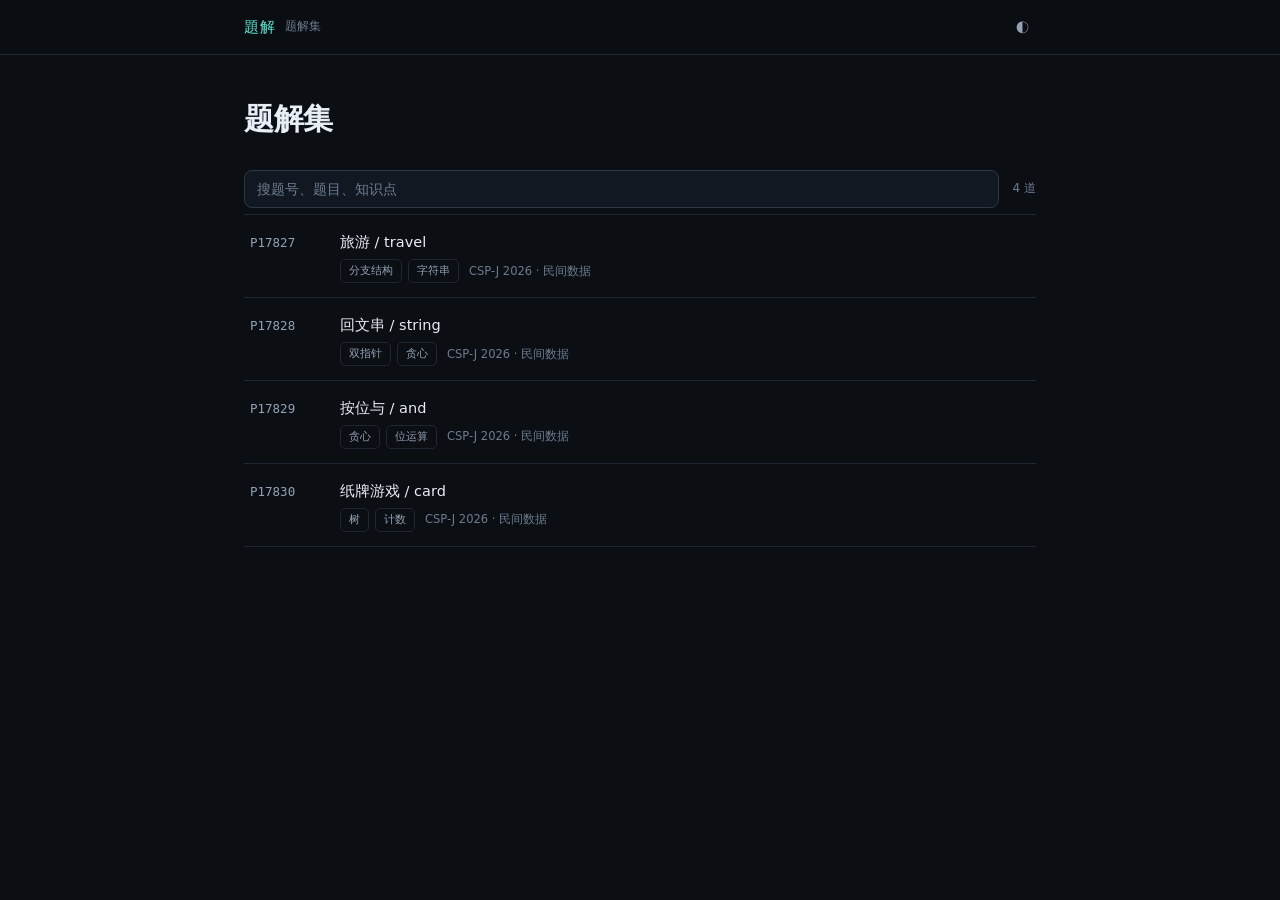
==== index.html @ 6dc2971e "题解集：CSP-J 2026 P17827-P17830（静态站 + 构建/校验脚本）" ====
<!DOCTYPE html>
<html lang="zh-CN" data-theme="dark">
<head>
<meta charset="utf-8">
<meta name="viewport" content="width=device-width, initial-scale=1">
<title>题解集</title>
<link rel="stylesheet" href="assets/style.css">
<link rel="icon" href="data:image/svg+xml,<svg xmlns='http://www.w3.org/2000/svg' viewBox='0 0 100 100'><rect width='100' height='100' rx='24' fill='%230f1720'/><text x='50' y='72' font-size='58' text-anchor='middle' fill='%235eead4' font-family='serif'>題</text></svg>">
</head>
<body data-page="list">

<header class="site-head">
  <div class="wrap head-inner">
    <a class="brand" href="index.html">題解</a>
    <span class="crumb">题解集</span>
    <span class="spacer"></span>
    <button class="icon-btn" id="btnTheme" title="切换深色 / 浅色" aria-label="切换主题">◐</button>
  </div>
</header>

<main class="wrap">

  <div class="hero">
    <h1>题解集</h1>
  </div>

  <div class="toolbar">
    <input class="search" id="q" type="search" placeholder="搜题号、题目、知识点" autocomplete="off" aria-label="搜索题目">
    <span class="count" id="count"></span>
  </div>

  <ul class="plist" id="plist"></ul>
  <p class="empty" id="empty" hidden>没有匹配的题目。</p>

</main>

<script src="assets/data.js"></script>
<script src="assets/common.js"></script>
<script src="assets/list.js"></script>
</body>
</html>
---- assets/style.css ----
/* ============================================================
   题解站 · 样式
   两页共用：index.html（列表）、problem.html（详情）
   ============================================================ */

:root[data-theme="dark"] {
  --bg: #0b0e13;
  --text: #e8eef6;
  --text-2: #c2ccda;
  --muted: #93a2b4;
  --dim: #6c7c8f;
  --line: #1e2733;
  --line-2: #2b3846;
  --soft: #121822;
  --accent: #5eead4;
  --accent-2: #a5b4fc;
  --accent-soft: rgba(94, 234, 212, .10);
  --warn: #fbbf24;
  --danger: #fb7185;
  --ok: #4ade80;
  --code-bg: #080c12;
  --code-head: #0d131c;
  --tk-com: #5b6b7d;
  --tk-str: #86efac;
  --tk-pre: #c4b5fd;
  --tk-kw: #7dd3fc;
  --tk-num: #fdba74;
}

:root[data-theme="light"] {
  --bg: #f7f8fa;
  --text: #12161d;
  --text-2: #2c3745;
  --muted: #5a6675;
  --dim: #8592a3;
  --line: #e3e7ee;
  --line-2: #cfd6e0;
  --soft: #ffffff;
  --accent: #0f766e;
  --accent-2: #4f46e5;
  --accent-soft: rgba(15, 118, 110, .08);
  --warn: #b45309;
  --danger: #be123c;
  --ok: #15803d;
  --code-bg: #0f172a;
  --code-head: #141e33;
  --tk-com: #64748b;
  --tk-str: #86efac;
  --tk-pre: #c4b5fd;
  --tk-kw: #7dd3fc;
  --tk-num: #fdba74;
}

* { box-sizing: border-box; }

html { scroll-behavior: smooth; }
@media (prefers-reduced-motion: reduce) {
  html { scroll-behavior: auto; }
}

body {
  margin: 0;
  background: var(--bg);
  color: var(--text);
  font-family: "Inter", "HarmonyOS Sans SC", "PingFang SC", "Microsoft YaHei", system-ui, -apple-system, sans-serif;
  font-size: 15px;
  line-height: 1.8;
  -webkit-font-smoothing: antialiased;
}

a { color: inherit; text-decoration: none; }

code, pre, .mono {
  font-family: "JetBrains Mono", "Cascadia Code", Consolas, ui-monospace, monospace;
  font-variant-ligatures: none;
  font-feature-settings: "calt" 0, "liga" 0;
}

.wrap { max-width: 840px; margin: 0 auto; padding: 0 24px; }
.wrap.wide { max-width: 1100px; }

/* ---------- 详情页布局：左侧目录 + 正文 ---------- */
.layout {
  display: grid;
  grid-template-columns: 176px minmax(0, 1fr);
  gap: 40px;
  max-width: 1100px;
  margin: 0 auto;
  padding: 0 24px;
}
.content { min-width: 0; }

.toc {
  position: sticky; top: 84px; align-self: start;
  margin-top: 50px;
  font-size: 12.5px; line-height: 1.5;
}
.toc a {
  display: block; padding: 5px 0 5px 12px;
  color: var(--muted);
  border-left: 1px solid var(--line);
  transition: color .12s ease, border-color .12s ease;
}
.toc a:hover { color: var(--text-2); }
.toc a.active { color: var(--accent); border-left-color: var(--accent); }

section, details.statement { scroll-margin-top: 76px; }

/* ---------- 顶栏 ---------- */
.site-head {
  position: sticky; top: 0; z-index: 20;
  background: color-mix(in srgb, var(--bg) 88%, transparent);
  backdrop-filter: blur(12px);
  border-bottom: 1px solid var(--line);
}
.head-inner { display: flex; align-items: center; gap: 10px; height: 54px; }
.brand {
  font-family: "Songti SC", "SimSun", serif;
  font-size: 15px; color: var(--accent); letter-spacing: .04em;
}
.pid { font-family: "JetBrains Mono", Consolas, monospace; font-size: 12.5px; color: var(--text-2); }
.crumb { font-size: 12px; color: var(--dim); }
.spacer { flex: 1; }
.ghost-link { font-size: 12.5px; color: var(--muted); }
.ghost-link:hover { color: var(--accent); }
.icon-btn {
  appearance: none; cursor: pointer; width: 28px; height: 28px;
  border-radius: 7px; font-size: 13px; line-height: 1;
  color: var(--muted); background: transparent; border: 1px solid transparent;
}
.icon-btn:hover { color: var(--text); border-color: var(--line); }

/* ---------- 头部 ---------- */
.hero { padding: 44px 0 0; }
.hero h1 {
  margin: 0;
  font-size: clamp(24px, 3.4vw, 30px);
  font-weight: 650; line-height: 1.3; letter-spacing: -.01em;
}

/* ---------- 区块 ---------- */
section { margin-top: 46px; }
section h2 {
  margin: 0 0 18px; padding-left: 11px;
  font-size: 17px; font-weight: 650; line-height: 1.4;
  border-left: 3px solid var(--accent);
}

p { margin: 0 0 14px; color: var(--text-2); }
strong { color: var(--text); font-weight: 600; }

p code, li code, td code, .ex-row code {
  font-size: .88em;
  padding: 1px 5px;
  border-radius: 4px;
  color: var(--accent);
  background: var(--accent-soft);
  white-space: nowrap;
}

/* ---------- 标签 ---------- */
.tags { display: flex; gap: 6px; flex-wrap: wrap; }
.tag {
  font-size: 11px; padding: 1px 8px; border-radius: 5px;
  color: var(--muted); border: 1px solid var(--line);
}

/* ---------- 示意图 ---------- */
.figure {
  margin: 18px 0 0; padding: 14px 16px;
  border: 1px solid var(--line);
  border-left: 2px solid var(--line-2);
  border-radius: 0 8px 8px 0;
  background: var(--soft);
  overflow-x: auto;
}
.figure pre {
  margin: 0; padding: 0; background: none;
  font-size: 13px; line-height: 1.75;
  color: var(--text-2); white-space: pre;
}
.fig-note { margin: 9px 0 0; font-size: 12px; color: var(--dim); }

.kline {
  display: flex; align-items: center; gap: 10px; flex-wrap: wrap;
  margin-top: 18px; padding-top: 14px;
  border-top: 1px dashed var(--line);
}
.kline-label { font-size: 11.5px; color: var(--dim); letter-spacing: .04em; }

.points-intro { margin: 0 0 12px; font-size: 14px; color: var(--text-2); }

/* ---------- 关键结论 ---------- */
.jrow {
  display: grid; grid-template-columns: 26px 1fr;
  gap: 12px; padding: 13px 0;
  border-bottom: 1px solid var(--line);
}
.jrow:first-child { border-top: 1px solid var(--line); }
.jrow .jn {
  width: 20px; height: 20px; margin-top: 1px;
  display: grid; place-items: center;
  border: 1px solid var(--line-2); border-radius: 50%;
  font-family: "JetBrains Mono", Consolas, monospace;
  font-size: 10.5px; color: var(--muted);
}
.jrow b { display: block; font-size: 14.5px; font-weight: 600; margin-bottom: 2px; }
.jrow code {
  font-size: 12.5px; color: var(--accent);
  background: var(--accent-soft); padding: 1px 6px; border-radius: 4px;
}
.jrow p { margin: 4px 0 0; font-size: 13px; color: var(--muted); }

/* ---------- 表格 ---------- */
table { width: 100%; border-collapse: collapse; font-size: 13.5px; }
thead th {
  text-align: left; font-weight: 500; font-size: 11px;
  color: var(--dim); letter-spacing: .04em;
  padding: 0 10px 8px 0;
  border-bottom: 1px solid var(--line-2);
  white-space: nowrap;
}
tbody td {
  padding: 11px 10px 11px 0;
  border-bottom: 1px solid var(--line);
  color: var(--text-2); vertical-align: top;
}
tbody tr:last-child td { border-bottom: 0; }
td.num { font-family: "JetBrains Mono", Consolas, monospace; }
td.mono { font-family: "JetBrains Mono", Consolas, monospace; white-space: nowrap; color: var(--muted); }
td.how code { font-size: 11.5px; }

#partial th:nth-child(1), #partial td:nth-child(1) { width: 84px; }
#partial th:nth-child(2), #partial td:nth-child(2) { width: 58px; }
#partial th:nth-child(3), #partial td:nth-child(3) { width: 208px; }

.ptag {
  display: inline-block; font-size: 10.5px; padding: 0 5px; margin-right: 3px;
  border-radius: 4px; color: var(--muted); background: var(--soft);
  border: 1px solid var(--line);
}
.ftag { font-size: 12.5px; color: var(--muted); }

.note {
  margin-top: 16px; padding: 11px 14px;
  font-size: 12.8px; color: var(--muted);
  border-left: 2px solid var(--warn);
  background: color-mix(in srgb, var(--warn) 6%, transparent);
}
.note b { color: var(--warn); font-weight: 600; }

/* ---------- 正解 ---------- */
.beginner {
  padding: 16px 18px; margin-bottom: 20px;
  border: 1px solid var(--line);
  border-left: 2px solid var(--accent-2);
  border-radius: 0 8px 8px 0;
  background: var(--soft);
}
.beginner-head {
  display: flex; align-items: center; gap: 8px;
  font-size: 13px; font-weight: 600; margin-bottom: 9px;
}
.beginner-head span {
  font-size: 10px; font-weight: 400; letter-spacing: .04em;
  color: var(--accent-2);
  border: 1px solid color-mix(in srgb, var(--accent-2) 35%, transparent);
  padding: 0 6px; border-radius: 4px;
}
.beginner ol { margin: 0; padding-left: 19px; }
.beginner li { font-size: 13.4px; color: var(--text-2); margin-bottom: 5px; }
.beginner p {
  margin: 11px 0 0; padding-top: 10px;
  border-top: 1px dashed var(--line);
  font-size: 12.8px; color: var(--muted);
}

.steps { counter-reset: s; margin: 0; padding: 0; list-style: none; }
.steps li {
  counter-increment: s; position: relative;
  padding: 7px 0 7px 34px;
  font-size: 13.6px; color: var(--text-2);
}
.steps li::before {
  content: counter(s);
  position: absolute; left: 0; top: 8px;
  width: 21px; height: 21px; border-radius: 50%;
  display: grid; place-items: center;
  font-family: "JetBrains Mono", Consolas, monospace;
  font-size: 10.5px; color: var(--accent);
  border: 1px solid var(--line-2);
}

.small-note { margin-top: 16px; font-size: 13px; color: var(--muted); }
.small-note b { color: var(--text-2); font-weight: 600; }

/* ---------- 代码 ---------- */
.code-box {
  border-radius: 9px; overflow: hidden;
  border: 1px solid var(--line-2);
  background: var(--code-bg);
}
.code-head {
  display: flex; align-items: center; gap: 10px;
  padding: 7px 12px;
  background: var(--code-head);
  border-bottom: 1px solid rgba(148, 163, 184, .13);
}
.code-head .fname {
  font-family: "JetBrains Mono", Consolas, monospace;
  font-size: 11.5px; color: #94a3b8;
}
.code-head .lang {
  font-size: 9.5px; padding: 0 5px; border-radius: 3px;
  color: #7dd3fc; border: 1px solid #7dd3fc44; letter-spacing: .04em;
}
.copy {
  margin-left: auto; appearance: none; cursor: pointer;
  font-family: inherit; font-size: 11px;
  padding: 2px 9px; border-radius: 5px;
  color: #cbd5e1; background: #1b2433; border: 1px solid #2d3a4d;
}
.copy:hover { color: #fff; background: #2d3a4d; }
.copy.ok { color: #86efac; border-color: #4ade8055; }

pre {
  margin: 0; padding: 14px 16px 16px;
  overflow-x: auto;
  font-size: 12.8px; line-height: 1.75;
  color: #d7e3f4;
  tab-size: 4;
}
pre code {
  display: block; padding: 0; margin: 0;
  background: none; border: 0;
  color: inherit; font-size: inherit; line-height: inherit;
  white-space: pre;
}
pre::-webkit-scrollbar { height: 8px; }
pre::-webkit-scrollbar-thumb { background: #2b3a4d; border-radius: 4px; }

.tk-com { color: var(--tk-com); font-style: italic; }
.tk-str { color: var(--tk-str); }
.tk-pre { color: var(--tk-pre); }
.tk-kw { color: var(--tk-kw); }
.tk-num { color: var(--tk-num); }

.code-note { margin: 10px 0 0; font-size: 12.5px; color: var(--dim); }

/* ---------- 易错点 ---------- */
.pit {
  display: grid; grid-template-columns: 24px 1fr;
  gap: 10px; padding: 12px 0;
  border-bottom: 1px solid var(--line);
}
.pit:first-child { border-top: 1px solid var(--line); }
.pit .idx {
  font-family: "JetBrains Mono", Consolas, monospace;
  font-size: 11.5px; color: var(--dim); padding-top: 2px;
}
.pit b { font-size: 13.8px; font-weight: 600; }
.pit .sev { font-size: 10.5px; margin-left: 7px; font-weight: 400; }
.pit .sev.high { color: var(--danger); }
.pit .sev.mid { color: var(--warn); }
.pit .sev.low { color: var(--dim); }
.pit p { margin: 3px 0 0; font-size: 13px; color: var(--muted); }

/* ---------- 题面 ---------- */
details.statement { margin-top: 44px; border-top: 1px solid var(--line); padding-top: 16px; }
details.statement summary { cursor: pointer; list-style: none; font-size: 13px; color: var(--muted); }
details.statement summary::-webkit-details-marker { display: none; }
details.statement summary::before { content: "▸ "; color: var(--dim); }
details.statement[open] summary::before { content: "▾ "; }
details.statement[open] summary { margin-bottom: 14px; }
details.statement p { font-size: 13.2px; color: var(--muted); }

/* ---------- 翻页 ---------- */
.pager {
  display: flex; align-items: center; justify-content: space-between;
  gap: 12px; margin-top: 44px; padding-top: 18px;
  border-top: 1px solid var(--line);
  font-size: 13px;
}
.pager a { color: var(--muted); }
.pager a:hover { color: var(--accent); }
.pager .mid { color: var(--dim); font-size: 12px; }
.pager .disabled { color: var(--line-2); }

/* ---------- 列表页 ---------- */
.toolbar {
  display: flex; align-items: center; gap: 14px;
  margin: 32px 0 6px;
}
.search {
  flex: 1; appearance: none;
  height: 38px; padding: 0 12px;
  font-family: inherit; font-size: 14px;
  color: var(--text); background: var(--soft);
  border: 1px solid var(--line-2); border-radius: 8px;
  outline: none;
}
.search::placeholder { color: var(--dim); }
.search:focus { border-color: var(--accent); }
.count { font-size: 12px; color: var(--dim); white-space: nowrap; }

.plist { list-style: none; margin: 0; padding: 0; border-top: 1px solid var(--line); }
.pitem {
  display: grid; grid-template-columns: 76px minmax(0, 1fr);
  gap: 14px; align-items: baseline;
  padding: 14px 6px;
  border-bottom: 1px solid var(--line);
  transition: background .12s ease;
}
.pitem:hover { background: color-mix(in srgb, var(--accent) 4%, transparent); }
.pitem .p-id {
  font-family: "JetBrains Mono", Consolas, monospace;
  font-size: 12.5px; color: var(--muted);
}
.p-main { min-width: 0; }
.pitem .p-title { display: block; font-size: 14.5px; color: var(--text); }
.p-meta { display: flex; align-items: center; gap: 6px; flex-wrap: wrap; margin-top: 4px; }
.p-sub { font-size: 11.5px; color: var(--dim); margin-left: 4px; }
.empty { margin-top: 28px; font-size: 13px; color: var(--dim); }

/* ---------- Toast ---------- */
.toast {
  position: fixed; left: 50%; bottom: 24px; transform: translate(-50%, 10px);
  padding: 7px 15px; border-radius: 8px;
  font-size: 12.5px; color: var(--text);
  background: var(--soft); border: 1px solid var(--line-2);
  opacity: 0; pointer-events: none; transition: .2s ease; z-index: 40;
}
.toast.show { opacity: 1; transform: translate(-50%, 0); }

@media (max-width: 1080px) {
  .layout { grid-template-columns: minmax(0, 1fr); }
  .toc { display: none; }
}

@media (max-width: 640px) {
  .wrap { padding: 0 16px; }
  .crumb { display: none; }
  .pitem { grid-template-columns: 72px minmax(0, 1fr); }
}
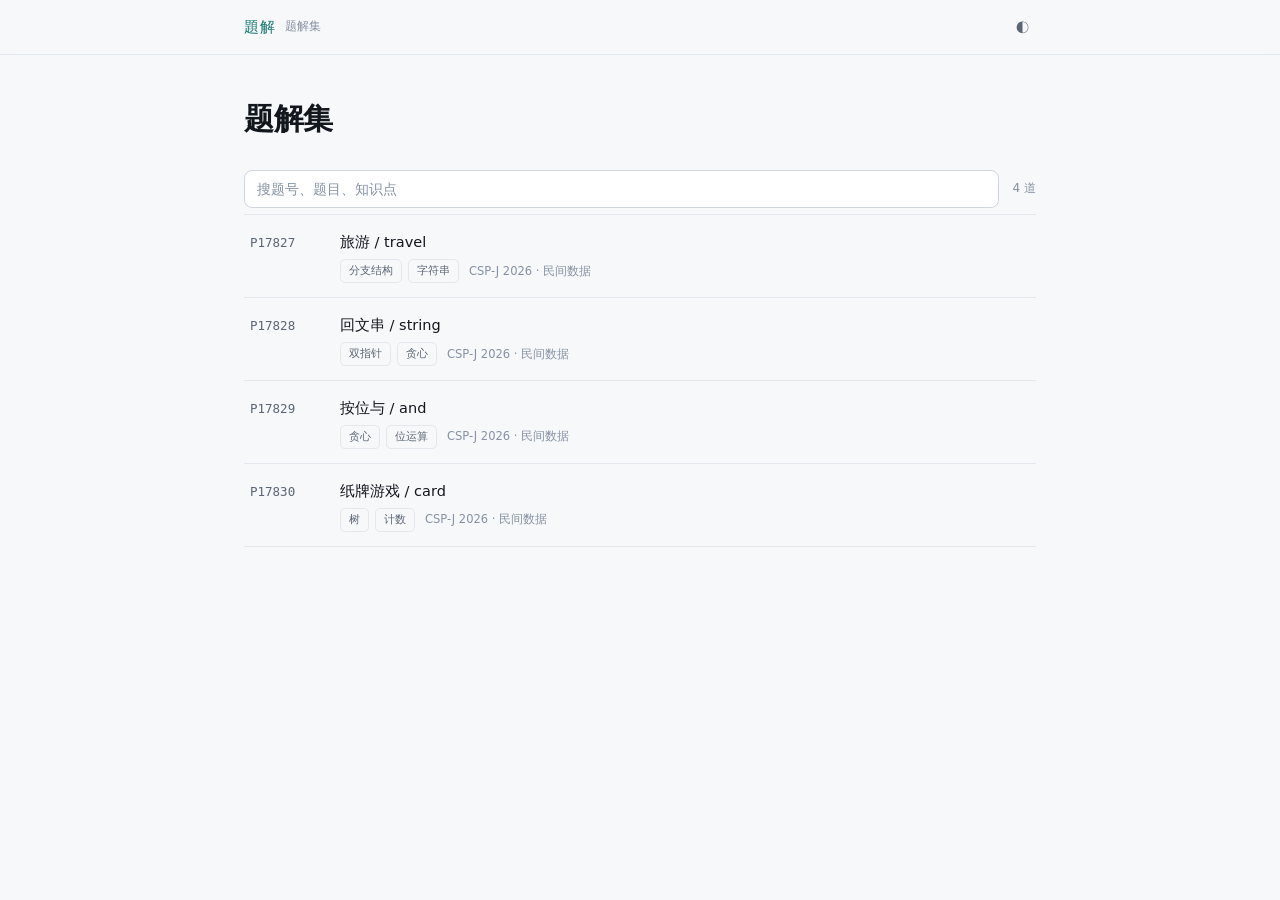
==== commit 0d678a8c: "默认主题改为浅色" ====
--- a/index.html
+++ b/index.html
@@ -1,5 +1,5 @@
 <!DOCTYPE html>
-<html lang="zh-CN" data-theme="dark">
+<html lang="zh-CN" data-theme="light">
 <head>
 <meta charset="utf-8">
 <meta name="viewport" content="width=device-width, initial-scale=1">
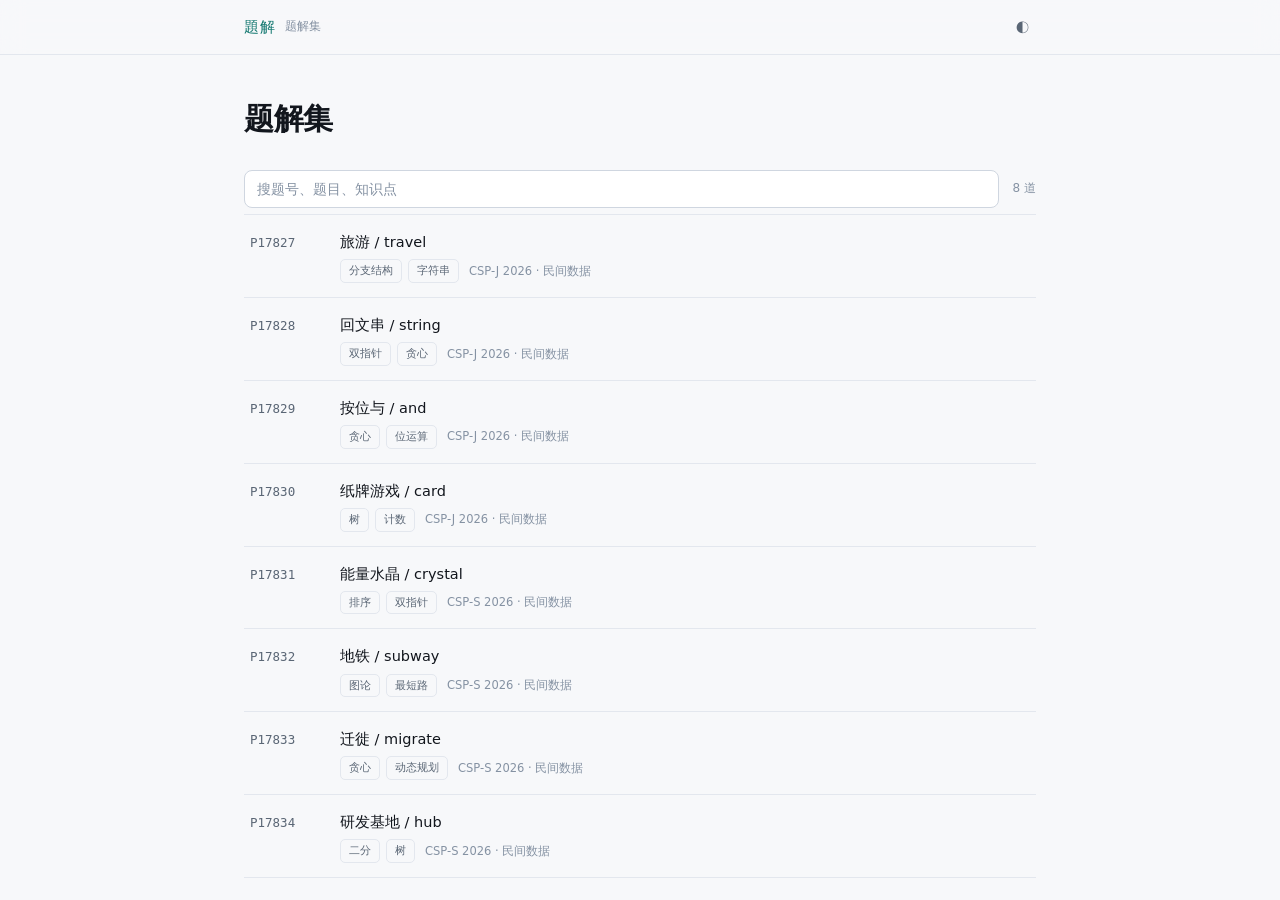
==== commit 3f36a6c7: "加入反馈入口（填 FEEDBACK_URL 后右上角出现「想看哪题」）" ====
--- a/index.html
+++ b/index.html
@@ -14,6 +14,7 @@
     <a class="brand" href="index.html">題解</a>
     <span class="crumb">题解集</span>
     <span class="spacer"></span>
+    <a class="ghost-link" data-feedback href="#" target="_blank" rel="noopener" hidden>想看哪题 ↗</a>
     <button class="icon-btn" id="btnTheme" title="切换深色 / 浅色" aria-label="切换主题">◐</button>
   </div>
 </header>
--- a/assets/style.css
+++ b/assets/style.css
@@ -149,6 +149,11 @@
 p { margin: 0 0 14px; color: var(--text-2); }
 strong { color: var(--text); font-weight: 600; }
 
+/* 行内公式的上下标：不影响行高 */
+sub, sup { font-size: .74em; line-height: 0; position: relative; vertical-align: baseline; }
+sup { top: -.5em; }
+sub { bottom: -.25em; }
+
 p code, li code, td code, .ex-row code {
   font-size: .88em;
   padding: 1px 5px;
